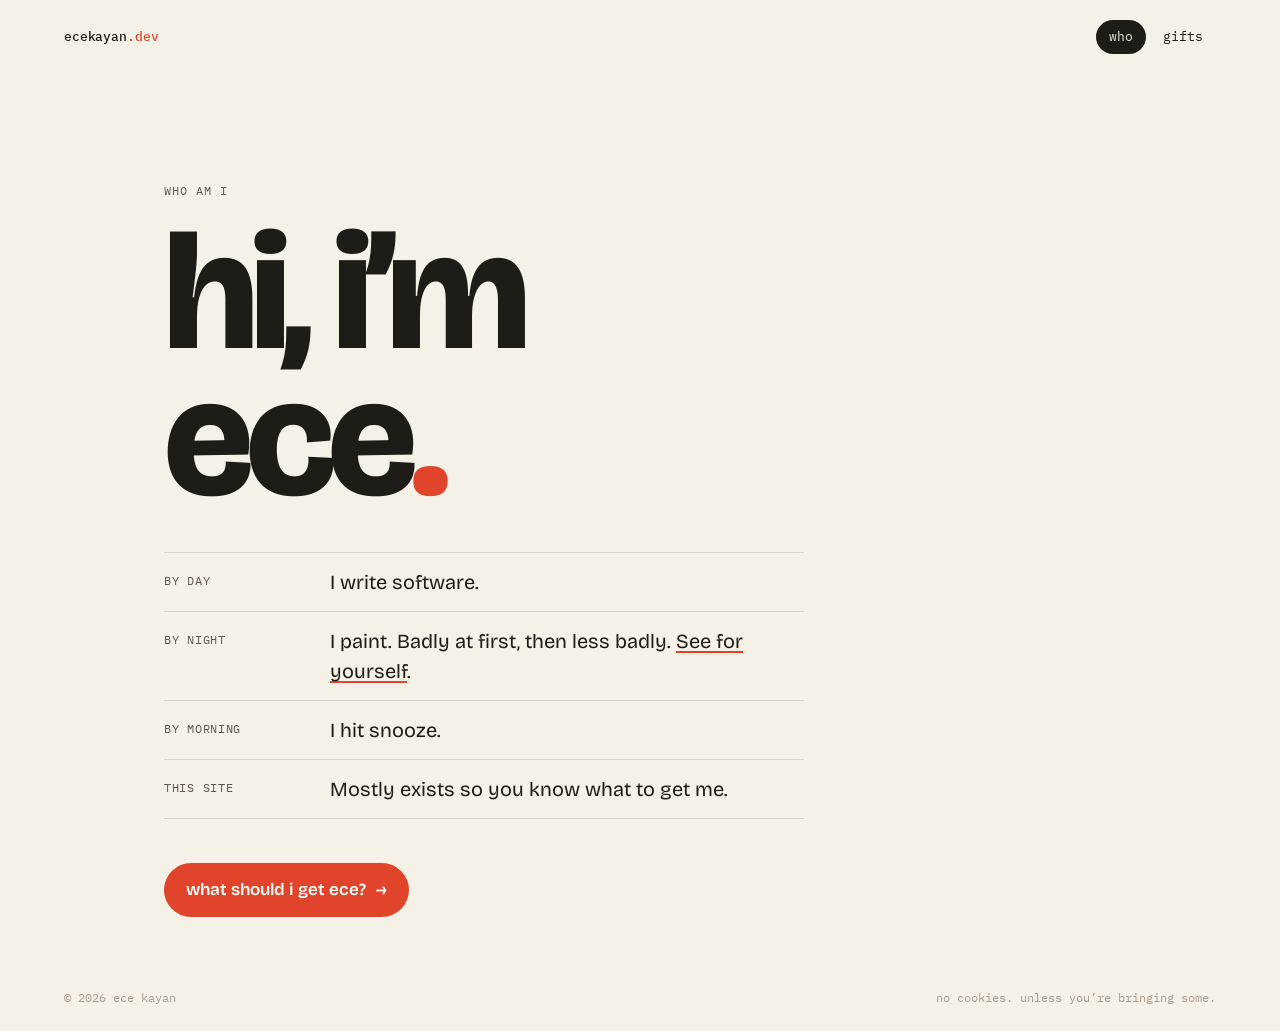
==== index.html @ 55371396 "Add ecekayan.dev: who am i and gift guide pages Co-Authored-By: Claude Opus 5.5 <noreply@anthropic.c" ====
<!DOCTYPE html>
<html lang="en">
<head>
  <meta charset="utf-8">
  <meta name="viewport" content="width=device-width, initial-scale=1">
  <title>ece kayan</title>
  <meta name="description" content="Ece Kayan. Writes software, paints after hours, accepts gifts.">
  <link rel="icon" href="data:image/svg+xml,<svg xmlns='http://www.w3.org/2000/svg' viewBox='0 0 100 100'><text y='.9em' font-size='90'>🎁</text></svg>">
  <link rel="preconnect" href="https://fonts.googleapis.com">
  <link rel="preconnect" href="https://fonts.gstatic.com" crossorigin>
  <link href="https://fonts.googleapis.com/css2?family=Bricolage+Grotesque:opsz,wght@12..96,400..800&family=IBM+Plex+Mono:wght@400;500&display=swap" rel="stylesheet">
  <link rel="stylesheet" href="style.css">
</head>
<body>
  <header class="top">
    <a class="wordmark" href="/">ecekayan<span>.dev</span></a>
    <nav>
      <a href="/" aria-current="page">who</a>
      <a href="gifts.html">gifts</a>
    </nav>
  </header>

  <main>
    <section class="intro">
      <p class="eyebrow">who am i</p>
      <h1>hi, i&rsquo;m<br>ece<span class="dot">.</span></h1>

      <ul class="facts">
        <li><span class="k">by day</span><span>I write software.</span></li>
        <li><span class="k">by night</span><span>I paint. Badly at first, then less badly. <a href="https://www.instagram.com/madeafterhours.art/" rel="noopener" target="_blank">See for yourself</a>.</span></li>
        <li><span class="k">by morning</span><span>I hit snooze.</span></li>
        <li><span class="k">this site</span><span>Mostly exists so you know what to get me.</span></li>
      </ul>

      <a class="cta" href="gifts.html">what should i get ece? <span class="arrow">&rarr;</span></a>
    </section>
  </main>

  <footer class="foot">
    <span>&copy; <span id="year"></span> ece kayan</span>
    <span>no cookies. unless you&rsquo;re bringing some.</span>
  </footer>

  <script>document.getElementById("year").textContent = new Date().getFullYear();</script>
</body>
</html>
---- style.css ----
:root {
  --paper: #f6f1e7;
  --paper-deep: #ece4d3;
  --ink: #1f1b16;
  --ink-soft: #5f574c;
  --ink-faint: #a69c8d;
  --tomato: #e0452b;
  --moss: #2f6b4f;
  --gold: #e8b23a;
  --card: #fffdf8;
  --rule: rgba(31, 27, 22, 0.14);
  --display: "Bricolage Grotesque", "Avenir Next", system-ui, sans-serif;
  --mono: "IBM Plex Mono", "SFMono-Regular", Menlo, monospace;
  --gutter: clamp(16px, 5vw, 64px);
  --ease: cubic-bezier(0.22, 1, 0.36, 1);
}

@media (prefers-color-scheme: dark) {
  :root:not([data-theme="light"]) {
    --paper: #18160f;
    --paper-deep: #100e09;
    --ink: #f1ead9;
    --ink-soft: #b3a991;
    --ink-faint: #6e6655;
    --tomato: #ff6a4d;
    --moss: #6cc39a;
    --gold: #f2c35a;
    --card: #221f17;
    --rule: rgba(241, 234, 217, 0.14);
  }
}
:root[data-theme="dark"] {
  --paper: #18160f;
  --paper-deep: #100e09;
  --ink: #f1ead9;
  --ink-soft: #b3a991;
  --ink-faint: #6e6655;
  --tomato: #ff6a4d;
  --moss: #6cc39a;
  --gold: #f2c35a;
  --card: #221f17;
  --rule: rgba(241, 234, 217, 0.14);
}

* { box-sizing: border-box; }

body {
  margin: 0;
  min-height: 100vh;
  display: flex;
  flex-direction: column;
  background: var(--paper);
  color: var(--ink);
  font-family: var(--display);
  line-height: 1.5;
  -webkit-font-smoothing: antialiased;
  overflow-x: hidden;
}

a { color: inherit; }

::selection { background: var(--gold); color: #1f1b16; }

/* ---------- top bar ---------- */

.top {
  display: flex;
  align-items: center;
  justify-content: space-between;
  gap: 16px;
  padding: 20px var(--gutter);
  font-family: var(--mono);
  font-size: 13px;
}

.wordmark {
  text-decoration: none;
  font-weight: 500;
  letter-spacing: -0.01em;
}
.wordmark span { color: var(--tomato); }

.top nav { display: flex; gap: 4px; }

.top nav a {
  text-decoration: none;
  padding: 6px 12px;
  border-radius: 999px;
  border: 1px solid transparent;
  transition: border-color 0.2s, background 0.2s;
}
.top nav a:hover { border-color: var(--rule); }
.top nav a[aria-current="page"] {
  background: var(--ink);
  color: var(--paper);
}

main {
  flex: 1;
  width: 100%;
  max-width: 1080px;
  margin: 0 auto;
  padding: 0 var(--gutter);
}

/* ---------- who am i ---------- */

.intro {
  padding: clamp(48px, 12vh, 140px) 0 48px;
}

.eyebrow {
  font-family: var(--mono);
  font-size: 12px;
  letter-spacing: 0.08em;
  text-transform: uppercase;
  color: var(--ink-soft);
  margin: 0 0 20px;
}

.intro h1 {
  font-size: clamp(56px, 13vw, 168px);
  font-weight: 800;
  line-height: 0.88;
  letter-spacing: -0.045em;
  margin: 0 0 40px;
}
.intro h1 .dot { color: var(--tomato); }

.facts {
  list-style: none;
  padding: 0;
  margin: 0;
  max-width: 640px;
  border-top: 1px solid var(--rule);
}
.facts li {
  display: grid;
  grid-template-columns: 7.5em 1fr;
  gap: 16px;
  padding: 14px 0;
  border-bottom: 1px solid var(--rule);
  font-size: clamp(17px, 2.2vw, 20px);
}
.facts .k {
  font-family: var(--mono);
  font-size: 12px;
  text-transform: uppercase;
  letter-spacing: 0.06em;
  color: var(--ink-soft);
  padding-top: 0.35em;
}
.facts a { text-decoration-color: var(--tomato); text-underline-offset: 3px; }

.cta {
  display: inline-flex;
  align-items: center;
  gap: 10px;
  margin-top: 44px;
  padding: 14px 22px;
  border-radius: 999px;
  background: var(--tomato);
  color: #fff;
  text-decoration: none;
  font-weight: 600;
  font-size: 17px;
  transition: transform 0.25s var(--ease);
}
.cta:hover { transform: rotate(-2deg) scale(1.03); }
.cta .arrow { transition: transform 0.25s var(--ease); }
.cta:hover .arrow { transform: translateX(4px); }

/* ---------- gifts ---------- */

.gifts-head {
  padding: clamp(36px, 8vh, 96px) 0 28px;
}
.gifts-head h1 {
  font-size: clamp(40px, 8vw, 96px);
  font-weight: 800;
  line-height: 0.95;
  letter-spacing: -0.04em;
  margin: 0 0 18px;
}
.gifts-head h1 em {
  font-style: normal;
  color: var(--tomato);
}
.gifts-head p {
  max-width: 560px;
  color: var(--ink-soft);
  font-size: 18px;
  margin: 0;
}

.controls {
  display: flex;
  flex-wrap: wrap;
  align-items: center;
  justify-content: space-between;
  gap: 12px;
  padding: 16px 0;
  margin-bottom: 24px;
  border-top: 1px solid var(--rule);
  border-bottom: 1px solid var(--rule);
  position: sticky;
  top: 0;
  z-index: 5;
  background: var(--paper);
}

.occasions { display: flex; flex-wrap: wrap; gap: 6px; }

.chip {
  font: inherit;
  font-family: var(--mono);
  font-size: 13px;
  padding: 8px 14px;
  border-radius: 999px;
  border: 1px solid var(--rule);
  background: transparent;
  color: var(--ink);
  cursor: pointer;
  transition: background 0.2s, color 0.2s, border-color 0.2s;
}
.chip:hover { border-color: var(--ink); }
.chip[aria-pressed="true"] {
  background: var(--ink);
  color: var(--paper);
  border-color: var(--ink);
}

.pick {
  font: inherit;
  font-weight: 600;
  font-size: 15px;
  padding: 10px 18px;
  border-radius: 999px;
  border: 0;
  background: var(--gold);
  color: #1f1b16;
  cursor: pointer;
  transition: transform 0.25s var(--ease);
}
.pick:hover { transform: rotate(2deg) scale(1.04); }
.pick:active { transform: scale(0.97); }

.tier { margin-bottom: 48px; }

.tier-head {
  display: flex;
  align-items: baseline;
  justify-content: space-between;
  gap: 12px;
  margin: 0 0 16px;
}
.tier-head h2 {
  font-size: clamp(22px, 3vw, 28px);
  font-weight: 700;
  letter-spacing: -0.02em;
  margin: 0;
}
.tier-head span {
  font-family: var(--mono);
  font-size: 12px;
  color: var(--ink-soft);
  text-align: right;
}

.grid {
  display: grid;
  grid-template-columns: repeat(auto-fill, minmax(min(100%, 280px), 1fr));
  gap: 14px;
}

.gift {
  position: relative;
  background: var(--card);
  border: 1px solid var(--rule);
  border-radius: 18px;
  padding: 20px 20px 18px;
  display: flex;
  flex-direction: column;
  gap: 8px;
  transition: transform 0.35s var(--ease), box-shadow 0.35s var(--ease), opacity 0.3s;
}
.gift:hover { transform: translateY(-3px); box-shadow: 0 10px 30px -18px rgba(0, 0, 0, 0.4); }

.gift .emoji { font-size: 34px; line-height: 1; }
.gift h3 {
  font-size: 19px;
  font-weight: 700;
  letter-spacing: -0.01em;
  line-height: 1.25;
  margin: 4px 0 0;
}
.gift p { margin: 0; color: var(--ink-soft); font-size: 15px; }
.gift .meta {
  margin-top: auto;
  padding-top: 10px;
  display: flex;
  flex-wrap: wrap;
  gap: 6px;
  font-family: var(--mono);
  font-size: 11px;
  color: var(--ink-soft);
}
.gift .meta span {
  border: 1px solid var(--rule);
  border-radius: 999px;
  padding: 2px 8px;
}

.gift.chosen {
  border-color: var(--tomato);
  box-shadow: 0 0 0 3px var(--tomato);
  animation: wiggle 0.6s var(--ease);
}
.gift.chosen::after {
  content: "this one.";
  position: absolute;
  top: -12px;
  right: 14px;
  background: var(--tomato);
  color: #fff;
  font-family: var(--mono);
  font-size: 12px;
  padding: 3px 10px;
  border-radius: 999px;
  transform: rotate(4deg);
}

.gift.shuffling { opacity: 0.35; }

@keyframes wiggle {
  0% { transform: scale(1); }
  30% { transform: scale(1.04) rotate(-1.5deg); }
  60% { transform: scale(1.02) rotate(1deg); }
  100% { transform: scale(1); }
}

.nope {
  margin: 8px 0 64px;
  padding: 24px;
  border: 2px dashed var(--rule);
  border-radius: 18px;
}
.nope h2 {
  font-size: 22px;
  margin: 0 0 12px;
  letter-spacing: -0.02em;
}
.nope ul { margin: 0; padding-left: 1.1em; color: var(--ink-soft); }
.nope li { margin: 4px 0; }
.nope s { color: var(--ink-faint); }

.empty {
  font-family: var(--mono);
  color: var(--ink-soft);
  padding: 24px 0 48px;
}

/* ---------- footer ---------- */

.foot {
  display: flex;
  flex-wrap: wrap;
  justify-content: space-between;
  gap: 8px;
  padding: 24px var(--gutter);
  font-family: var(--mono);
  font-size: 12px;
  color: var(--ink-faint);
}

@media (prefers-reduced-motion: reduce) {
  *, *::before, *::after { animation: none !important; transition: none !important; }
}

@media (max-width: 520px) {
  .facts li { grid-template-columns: 1fr; gap: 2px; }
  .facts .k { padding-top: 0; }
  .controls { position: static; }
}
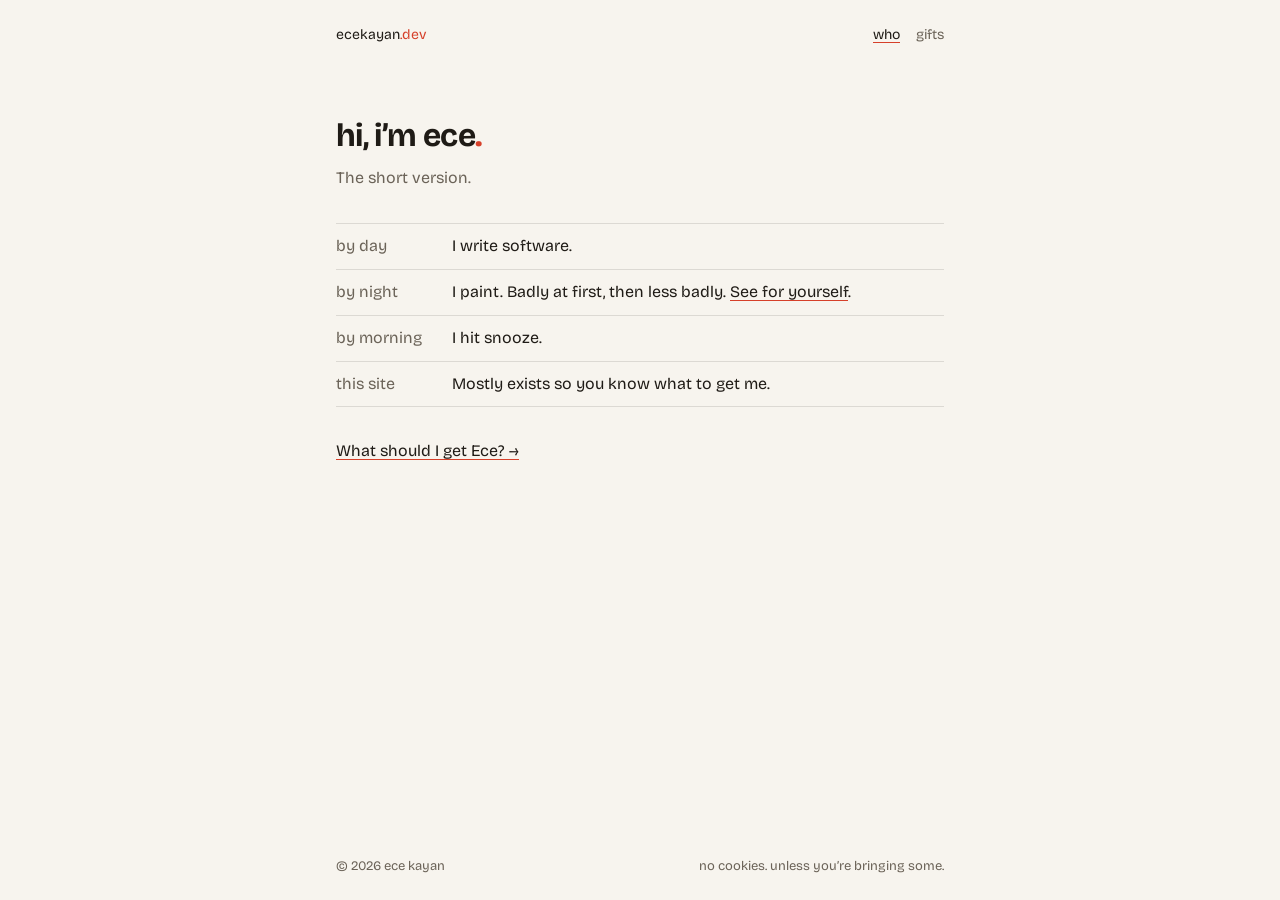
==== commit cbcae4a6: "Simplify design and drop the Free tier Smaller type, no emojis, single narrow column, gifts as a pla" ====
--- a/index.html
+++ b/index.html
@@ -5,38 +5,36 @@
   <meta name="viewport" content="width=device-width, initial-scale=1">
   <title>ece kayan</title>
   <meta name="description" content="Ece Kayan. Writes software, paints after hours, accepts gifts.">
-  <link rel="icon" href="data:image/svg+xml,<svg xmlns='http://www.w3.org/2000/svg' viewBox='0 0 100 100'><text y='.9em' font-size='90'>🎁</text></svg>">
+  <link rel="icon" href="data:image/svg+xml,<svg xmlns='http://www.w3.org/2000/svg' viewBox='0 0 10 10'><circle cx='5' cy='5' r='5' fill='%23d6402a'/></svg>">
   <link rel="preconnect" href="https://fonts.googleapis.com">
   <link rel="preconnect" href="https://fonts.gstatic.com" crossorigin>
-  <link href="https://fonts.googleapis.com/css2?family=Bricolage+Grotesque:opsz,wght@12..96,400..800&family=IBM+Plex+Mono:wght@400;500&display=swap" rel="stylesheet">
+  <link href="https://fonts.googleapis.com/css2?family=Bricolage+Grotesque:opsz,wght@12..96,400..700&display=swap" rel="stylesheet">
   <link rel="stylesheet" href="style.css">
 </head>
 <body>
-  <header class="top">
-    <a class="wordmark" href="/">ecekayan<span>.dev</span></a>
+  <header class="top wrap">
+    <a class="name" href="/">ecekayan<span>.dev</span></a>
     <nav>
       <a href="/" aria-current="page">who</a>
       <a href="gifts.html">gifts</a>
     </nav>
   </header>
 
-  <main>
-    <section class="intro">
-      <p class="eyebrow">who am i</p>
-      <h1>hi, i&rsquo;m<br>ece<span class="dot">.</span></h1>
+  <main class="wrap">
+    <h1>hi, i&rsquo;m ece<span>.</span></h1>
+    <p class="lead">The short version.</p>
 
-      <ul class="facts">
-        <li><span class="k">by day</span><span>I write software.</span></li>
-        <li><span class="k">by night</span><span>I paint. Badly at first, then less badly. <a href="https://www.instagram.com/madeafterhours.art/" rel="noopener" target="_blank">See for yourself</a>.</span></li>
-        <li><span class="k">by morning</span><span>I hit snooze.</span></li>
-        <li><span class="k">this site</span><span>Mostly exists so you know what to get me.</span></li>
-      </ul>
+    <ul class="facts">
+      <li><span class="k">by day</span><span>I write software.</span></li>
+      <li><span class="k">by night</span><span>I paint. Badly at first, then less badly. <a href="https://www.instagram.com/madeafterhours.art/" rel="noopener" target="_blank">See for yourself</a>.</span></li>
+      <li><span class="k">by morning</span><span>I hit snooze.</span></li>
+      <li><span class="k">this site</span><span>Mostly exists so you know what to get me.</span></li>
+    </ul>
 
-      <a class="cta" href="gifts.html">what should i get ece? <span class="arrow">&rarr;</span></a>
-    </section>
+    <a href="gifts.html">What should I get Ece? &rarr;</a>
   </main>
 
-  <footer class="foot">
+  <footer class="foot wrap">
     <span>&copy; <span id="year"></span> ece kayan</span>
     <span>no cookies. unless you&rsquo;re bringing some.</span>
   </footer>
--- a/style.css
+++ b/style.css
@@ -1,45 +1,27 @@
 :root {
-  --paper: #f6f1e7;
-  --paper-deep: #ece4d3;
+  --paper: #f7f4ee;
   --ink: #1f1b16;
-  --ink-soft: #5f574c;
-  --ink-faint: #a69c8d;
-  --tomato: #e0452b;
-  --moss: #2f6b4f;
-  --gold: #e8b23a;
-  --card: #fffdf8;
-  --rule: rgba(31, 27, 22, 0.14);
-  --display: "Bricolage Grotesque", "Avenir Next", system-ui, sans-serif;
-  --mono: "IBM Plex Mono", "SFMono-Regular", Menlo, monospace;
-  --gutter: clamp(16px, 5vw, 64px);
-  --ease: cubic-bezier(0.22, 1, 0.36, 1);
+  --ink-soft: #6b6358;
+  --accent: #d6402a;
+  --rule: rgba(31, 27, 22, 0.12);
+  --font: "Bricolage Grotesque", "Avenir Next", system-ui, sans-serif;
 }
 
 @media (prefers-color-scheme: dark) {
   :root:not([data-theme="light"]) {
-    --paper: #18160f;
-    --paper-deep: #100e09;
-    --ink: #f1ead9;
-    --ink-soft: #b3a991;
-    --ink-faint: #6e6655;
-    --tomato: #ff6a4d;
-    --moss: #6cc39a;
-    --gold: #f2c35a;
-    --card: #221f17;
-    --rule: rgba(241, 234, 217, 0.14);
+    --paper: #17150f;
+    --ink: #eee7d7;
+    --ink-soft: #a39a86;
+    --accent: #ff6a4d;
+    --rule: rgba(238, 231, 215, 0.12);
   }
 }
 :root[data-theme="dark"] {
-  --paper: #18160f;
-  --paper-deep: #100e09;
-  --ink: #f1ead9;
-  --ink-soft: #b3a991;
-  --ink-faint: #6e6655;
-  --tomato: #ff6a4d;
-  --moss: #6cc39a;
-  --gold: #f2c35a;
-  --card: #221f17;
-  --rule: rgba(241, 234, 217, 0.14);
+  --paper: #17150f;
+  --ink: #eee7d7;
+  --ink-soft: #a39a86;
+  --accent: #ff6a4d;
+  --rule: rgba(238, 231, 215, 0.12);
 }
 
 * { box-sizing: border-box; }
@@ -51,314 +33,126 @@
   flex-direction: column;
   background: var(--paper);
   color: var(--ink);
-  font-family: var(--display);
-  line-height: 1.5;
+  font-family: var(--font);
+  font-size: 16px;
+  line-height: 1.55;
   -webkit-font-smoothing: antialiased;
-  overflow-x: hidden;
 }
 
-a { color: inherit; }
+a { color: inherit; text-underline-offset: 3px; text-decoration-color: var(--accent); }
 
-::selection { background: var(--gold); color: #1f1b16; }
+.wrap {
+  width: 100%;
+  max-width: 640px;
+  margin: 0 auto;
+  padding-left: 16px;
+  padding-right: 16px;
+}
 
 /* ---------- top bar ---------- */
 
 .top {
   display: flex;
-  align-items: center;
   justify-content: space-between;
-  gap: 16px;
-  padding: 20px var(--gutter);
-  font-family: var(--mono);
+  align-items: baseline;
+  padding-top: 24px;
+  padding-bottom: 24px;
+  font-size: 14px;
+}
+.top a { text-decoration: none; }
+.top .name span { color: var(--accent); }
+.top nav { display: flex; gap: 16px; color: var(--ink-soft); }
+.top nav a:hover,
+.top nav a[aria-current="page"] { color: var(--ink); }
+.top nav a[aria-current="page"] { text-decoration: underline; text-decoration-color: var(--accent); }
+
+main { flex: 1; padding-top: 48px; padding-bottom: 64px; }
+
+h1 {
+  font-size: 32px;
+  font-weight: 700;
+  line-height: 1.15;
+  letter-spacing: -0.02em;
+  margin: 0 0 12px;
+}
+h1 span { color: var(--accent); }
+
+h2 {
   font-size: 13px;
+  font-weight: 600;
+  text-transform: uppercase;
+  letter-spacing: 0.06em;
+  color: var(--ink-soft);
+  margin: 0 0 8px;
 }
 
-.wordmark {
-  text-decoration: none;
-  font-weight: 500;
-  letter-spacing: -0.01em;
-}
-.wordmark span { color: var(--tomato); }
-
-.top nav { display: flex; gap: 4px; }
-
-.top nav a {
-  text-decoration: none;
-  padding: 6px 12px;
-  border-radius: 999px;
-  border: 1px solid transparent;
-  transition: border-color 0.2s, background 0.2s;
-}
-.top nav a:hover { border-color: var(--rule); }
-.top nav a[aria-current="page"] {
-  background: var(--ink);
-  color: var(--paper);
-}
-
-main {
-  flex: 1;
-  width: 100%;
-  max-width: 1080px;
-  margin: 0 auto;
-  padding: 0 var(--gutter);
-}
+.lead { color: var(--ink-soft); margin: 0 0 32px; }
 
 /* ---------- who am i ---------- */
 
-.intro {
-  padding: clamp(48px, 12vh, 140px) 0 48px;
-}
-
-.eyebrow {
-  font-family: var(--mono);
-  font-size: 12px;
-  letter-spacing: 0.08em;
-  text-transform: uppercase;
-  color: var(--ink-soft);
-  margin: 0 0 20px;
-}
-
-.intro h1 {
-  font-size: clamp(56px, 13vw, 168px);
-  font-weight: 800;
-  line-height: 0.88;
-  letter-spacing: -0.045em;
-  margin: 0 0 40px;
-}
-.intro h1 .dot { color: var(--tomato); }
-
-.facts {
-  list-style: none;
-  padding: 0;
-  margin: 0;
-  max-width: 640px;
-  border-top: 1px solid var(--rule);
-}
+.facts { list-style: none; padding: 0; margin: 0 0 32px; }
 .facts li {
   display: grid;
-  grid-template-columns: 7.5em 1fr;
-  gap: 16px;
-  padding: 14px 0;
+  grid-template-columns: 6.5em 1fr;
+  gap: 12px;
+  padding: 10px 0;
   border-bottom: 1px solid var(--rule);
-  font-size: clamp(17px, 2.2vw, 20px);
 }
-.facts .k {
-  font-family: var(--mono);
-  font-size: 12px;
-  text-transform: uppercase;
-  letter-spacing: 0.06em;
-  color: var(--ink-soft);
-  padding-top: 0.35em;
-}
-.facts a { text-decoration-color: var(--tomato); text-underline-offset: 3px; }
-
-.cta {
-  display: inline-flex;
-  align-items: center;
-  gap: 10px;
-  margin-top: 44px;
-  padding: 14px 22px;
-  border-radius: 999px;
-  background: var(--tomato);
-  color: #fff;
-  text-decoration: none;
-  font-weight: 600;
-  font-size: 17px;
-  transition: transform 0.25s var(--ease);
-}
-.cta:hover { transform: rotate(-2deg) scale(1.03); }
-.cta .arrow { transition: transform 0.25s var(--ease); }
-.cta:hover .arrow { transform: translateX(4px); }
+.facts li:first-child { border-top: 1px solid var(--rule); }
+.facts .k { color: var(--ink-soft); }
 
 /* ---------- gifts ---------- */
-
-.gifts-head {
-  padding: clamp(36px, 8vh, 96px) 0 28px;
-}
-.gifts-head h1 {
-  font-size: clamp(40px, 8vw, 96px);
-  font-weight: 800;
-  line-height: 0.95;
-  letter-spacing: -0.04em;
-  margin: 0 0 18px;
-}
-.gifts-head h1 em {
-  font-style: normal;
-  color: var(--tomato);
-}
-.gifts-head p {
-  max-width: 560px;
-  color: var(--ink-soft);
-  font-size: 18px;
-  margin: 0;
-}
 
 .controls {
   display: flex;
   flex-wrap: wrap;
+  justify-content: space-between;
   align-items: center;
-  justify-content: space-between;
   gap: 12px;
-  padding: 16px 0;
-  margin-bottom: 24px;
-  border-top: 1px solid var(--rule);
-  border-bottom: 1px solid var(--rule);
-  position: sticky;
-  top: 0;
-  z-index: 5;
-  background: var(--paper);
+  margin-bottom: 32px;
 }
 
-.occasions { display: flex; flex-wrap: wrap; gap: 6px; }
+.occasions { display: flex; flex-wrap: wrap; gap: 4px; }
 
-.chip {
+button {
   font: inherit;
-  font-family: var(--mono);
+  font-size: 14px;
+  color: var(--ink);
+  background: none;
+  border: 1px solid var(--rule);
+  border-radius: 6px;
+  padding: 5px 10px;
+  cursor: pointer;
+}
+button:hover { border-color: var(--ink-soft); }
+.chip[aria-pressed="true"] { background: var(--ink); color: var(--paper); border-color: var(--ink); }
+.pick { border-color: var(--accent); color: var(--accent); }
+.pick:hover { background: var(--accent); color: #fff; border-color: var(--accent); }
+
+.tier { margin-bottom: 36px; }
+.tier h2 span { text-transform: none; letter-spacing: 0; font-weight: 400; }
+
+.gifts { list-style: none; padding: 0; margin: 0; }
+.gift {
+  padding: 12px 10px;
+  margin: 0 -10px;
+  border-bottom: 1px solid var(--rule);
+  transition: background 0.2s;
+}
+.gift h3 { font-size: 16px; font-weight: 600; margin: 0; }
+.gift p { margin: 2px 0 0; color: var(--ink-soft); font-size: 15px; }
+.gift.chosen { border-radius: 6px; border-bottom-color: transparent; background: color-mix(in srgb, var(--accent) 14%, transparent); }
+.gift.chosen h3::after {
+  content: "← this one";
+  margin-left: 8px;
   font-size: 13px;
-  padding: 8px 14px;
-  border-radius: 999px;
-  border: 1px solid var(--rule);
-  background: transparent;
-  color: var(--ink);
-  cursor: pointer;
-  transition: background 0.2s, color 0.2s, border-color 0.2s;
-}
-.chip:hover { border-color: var(--ink); }
-.chip[aria-pressed="true"] {
-  background: var(--ink);
-  color: var(--paper);
-  border-color: var(--ink);
+  font-weight: 400;
+  color: var(--accent);
 }
 
-.pick {
-  font: inherit;
-  font-weight: 600;
-  font-size: 15px;
-  padding: 10px 18px;
-  border-radius: 999px;
-  border: 0;
-  background: var(--gold);
-  color: #1f1b16;
-  cursor: pointer;
-  transition: transform 0.25s var(--ease);
-}
-.pick:hover { transform: rotate(2deg) scale(1.04); }
-.pick:active { transform: scale(0.97); }
-
-.tier { margin-bottom: 48px; }
-
-.tier-head {
-  display: flex;
-  align-items: baseline;
-  justify-content: space-between;
-  gap: 12px;
-  margin: 0 0 16px;
-}
-.tier-head h2 {
-  font-size: clamp(22px, 3vw, 28px);
-  font-weight: 700;
-  letter-spacing: -0.02em;
-  margin: 0;
-}
-.tier-head span {
-  font-family: var(--mono);
-  font-size: 12px;
-  color: var(--ink-soft);
-  text-align: right;
-}
-
-.grid {
-  display: grid;
-  grid-template-columns: repeat(auto-fill, minmax(min(100%, 280px), 1fr));
-  gap: 14px;
-}
-
-.gift {
-  position: relative;
-  background: var(--card);
-  border: 1px solid var(--rule);
-  border-radius: 18px;
-  padding: 20px 20px 18px;
-  display: flex;
-  flex-direction: column;
-  gap: 8px;
-  transition: transform 0.35s var(--ease), box-shadow 0.35s var(--ease), opacity 0.3s;
-}
-.gift:hover { transform: translateY(-3px); box-shadow: 0 10px 30px -18px rgba(0, 0, 0, 0.4); }
-
-.gift .emoji { font-size: 34px; line-height: 1; }
-.gift h3 {
-  font-size: 19px;
-  font-weight: 700;
-  letter-spacing: -0.01em;
-  line-height: 1.25;
-  margin: 4px 0 0;
-}
-.gift p { margin: 0; color: var(--ink-soft); font-size: 15px; }
-.gift .meta {
-  margin-top: auto;
-  padding-top: 10px;
-  display: flex;
-  flex-wrap: wrap;
-  gap: 6px;
-  font-family: var(--mono);
-  font-size: 11px;
-  color: var(--ink-soft);
-}
-.gift .meta span {
-  border: 1px solid var(--rule);
-  border-radius: 999px;
-  padding: 2px 8px;
-}
-
-.gift.chosen {
-  border-color: var(--tomato);
-  box-shadow: 0 0 0 3px var(--tomato);
-  animation: wiggle 0.6s var(--ease);
-}
-.gift.chosen::after {
-  content: "this one.";
-  position: absolute;
-  top: -12px;
-  right: 14px;
-  background: var(--tomato);
-  color: #fff;
-  font-family: var(--mono);
-  font-size: 12px;
-  padding: 3px 10px;
-  border-radius: 999px;
-  transform: rotate(4deg);
-}
-
-.gift.shuffling { opacity: 0.35; }
-
-@keyframes wiggle {
-  0% { transform: scale(1); }
-  30% { transform: scale(1.04) rotate(-1.5deg); }
-  60% { transform: scale(1.02) rotate(1deg); }
-  100% { transform: scale(1); }
-}
-
-.nope {
-  margin: 8px 0 64px;
-  padding: 24px;
-  border: 2px dashed var(--rule);
-  border-radius: 18px;
-}
-.nope h2 {
-  font-size: 22px;
-  margin: 0 0 12px;
-  letter-spacing: -0.02em;
-}
-.nope ul { margin: 0; padding-left: 1.1em; color: var(--ink-soft); }
-.nope li { margin: 4px 0; }
-.nope s { color: var(--ink-faint); }
-
-.empty {
-  font-family: var(--mono);
-  color: var(--ink-soft);
-  padding: 24px 0 48px;
-}
+.nope { margin-top: 12px; color: var(--ink-soft); }
+.nope ul { margin: 0; padding-left: 1.1em; }
+.nope li { margin: 2px 0; }
 
 /* ---------- footer ---------- */
 
@@ -367,18 +161,16 @@
   flex-wrap: wrap;
   justify-content: space-between;
   gap: 8px;
-  padding: 24px var(--gutter);
-  font-family: var(--mono);
-  font-size: 12px;
-  color: var(--ink-faint);
+  padding-top: 24px;
+  padding-bottom: 24px;
+  font-size: 13px;
+  color: var(--ink-soft);
 }
 
 @media (prefers-reduced-motion: reduce) {
-  *, *::before, *::after { animation: none !important; transition: none !important; }
+  * { transition: none !important; }
 }
 
-@media (max-width: 520px) {
-  .facts li { grid-template-columns: 1fr; gap: 2px; }
-  .facts .k { padding-top: 0; }
-  .controls { position: static; }
+@media (max-width: 480px) {
+  .facts li { grid-template-columns: 1fr; gap: 0; }
 }
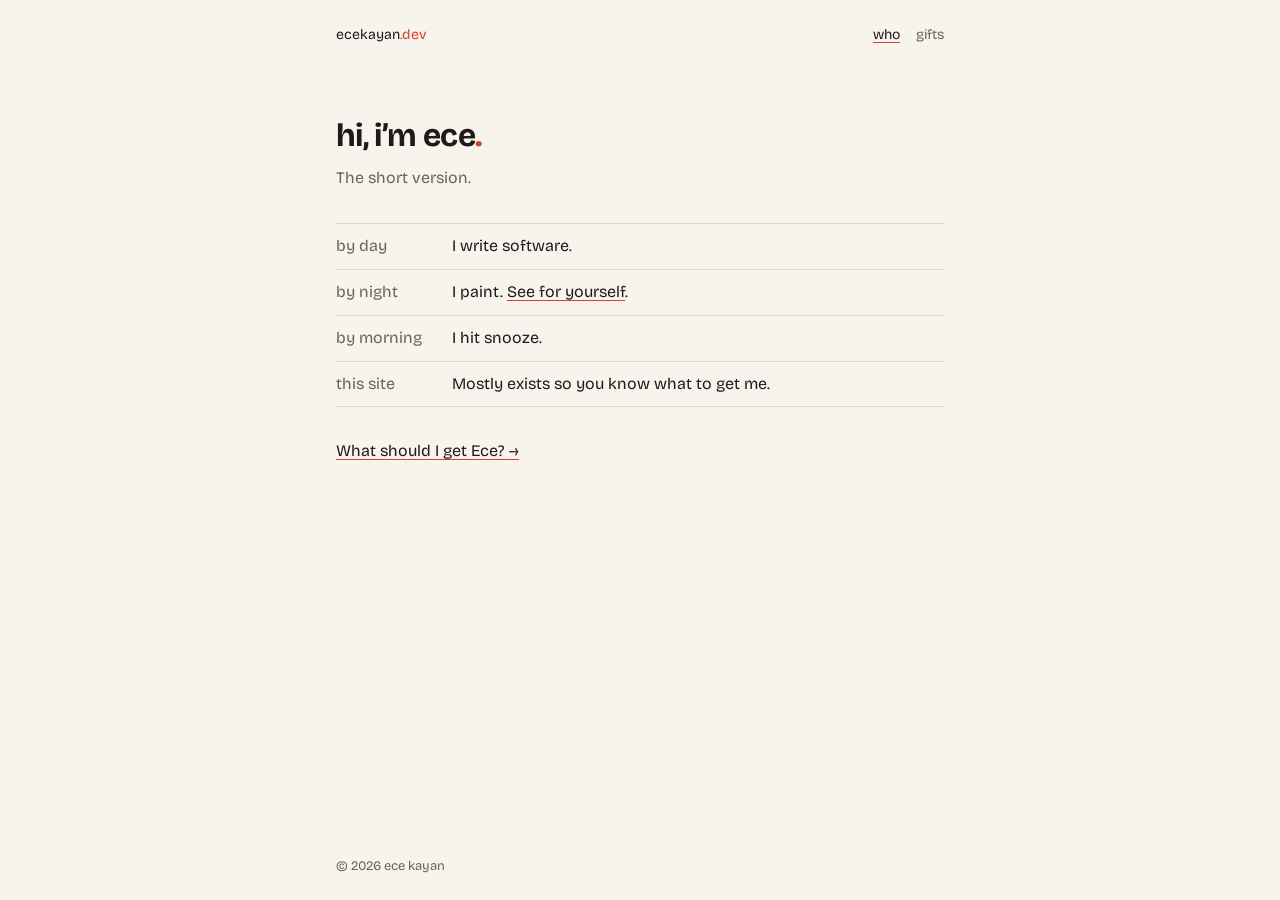
==== commit d19e1f13: "Tone down the jokes Keep a few, make the rest plain.  Co-Authored-By: Claude Opus 5.5 <noreply@anthr" ====
--- a/index.html
+++ b/index.html
@@ -26,7 +26,7 @@
 
     <ul class="facts">
       <li><span class="k">by day</span><span>I write software.</span></li>
-      <li><span class="k">by night</span><span>I paint. Badly at first, then less badly. <a href="https://www.instagram.com/madeafterhours.art/" rel="noopener" target="_blank">See for yourself</a>.</span></li>
+      <li><span class="k">by night</span><span>I paint. <a href="https://www.instagram.com/madeafterhours.art/" rel="noopener" target="_blank">See for yourself</a>.</span></li>
       <li><span class="k">by morning</span><span>I hit snooze.</span></li>
       <li><span class="k">this site</span><span>Mostly exists so you know what to get me.</span></li>
     </ul>
@@ -36,7 +36,6 @@
 
   <footer class="foot wrap">
     <span>&copy; <span id="year"></span> ece kayan</span>
-    <span>no cookies. unless you&rsquo;re bringing some.</span>
   </footer>
 
   <script>document.getElementById("year").textContent = new Date().getFullYear();</script>
--- a/style.css
+++ b/style.css
@@ -150,10 +150,6 @@
   color: var(--accent);
 }
 
-.nope { margin-top: 12px; color: var(--ink-soft); }
-.nope ul { margin: 0; padding-left: 1.1em; }
-.nope li { margin: 2px 0; }
-
 /* ---------- footer ---------- */
 
 .foot {
